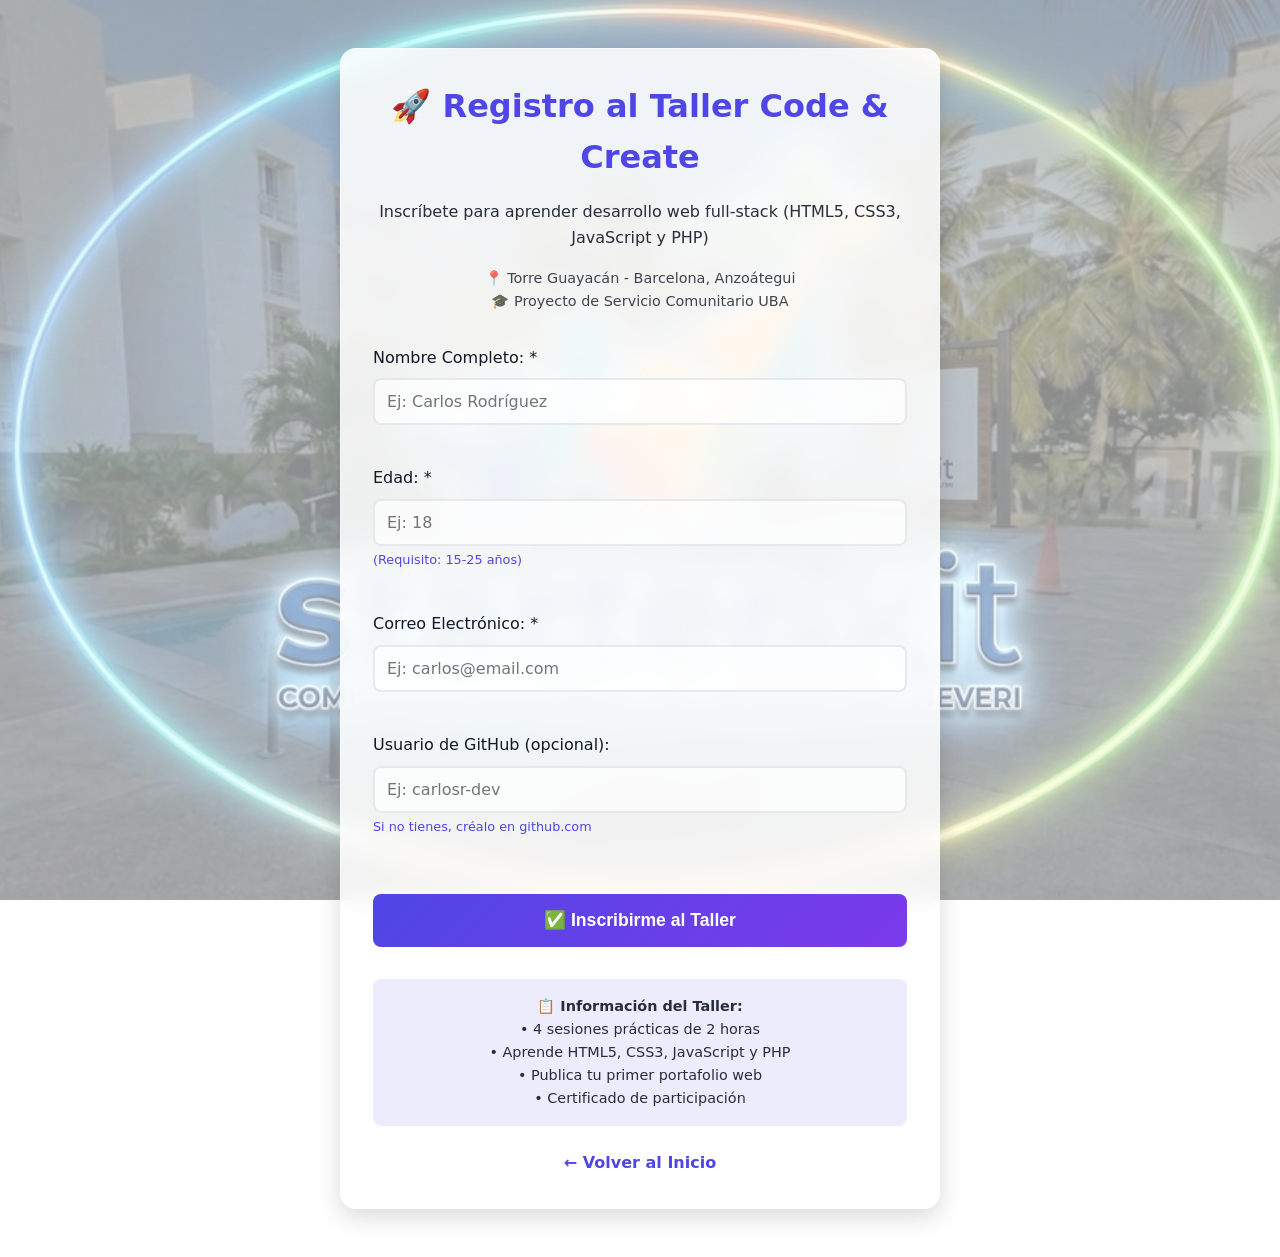
==== registro.html @ 8d229c8f "Add files via upload" ====
<!DOCTYPE html>
<html lang="es">
<head>
    <meta charset="UTF-8">
    <meta name="viewport" content="width=device-width, initial-scale=1.0">
    <meta name="description" content="Registro al Taller Code & Create - Torre Guayacán">
    <title>Inscripción - Taller Code & Create | UBA</title>
    <link rel="stylesheet" href="css/styles.css">
    <link rel="icon" href="data:image/svg+xml,<svg xmlns='http://www.w3.org/2000/svg' viewBox='0 0 100 100'><text y='.9em' font-size='90'>🚀</text></svg>">
</head>
<body>
    <div class="registro-container">
        <h1>🚀 Registro al Taller Code & Create</h1>
        <p>Inscríbete para aprender desarrollo web full-stack (HTML5, CSS3, JavaScript y PHP)</p>
        <p style="font-size: 0.9rem; opacity: 0.8; margin-top: -1rem;">
            📍 Torre Guayacán - Barcelona, Anzoátegui<br>
            🎓 Proyecto de Servicio Comunitario UBA
        </p>
        
        <form id="registroForm" action="php/registro.php" method="POST">
            <label>
                Nombre Completo: *
                <input type="text" name="nombre" required minlength="3" maxlength="100" placeholder="Ej: Carlos Rodríguez">
            </label>
            
            <label>
                Edad: *
                <input type="number" name="edad" required min="15" max="30" placeholder="Ej: 18">
                <small style="color: var(--primary); font-size: 0.8rem;">(Requisito: 15-25 años)</small>
            </label>
            
            <label>
                Correo Electrónico: *
                <input type="email" name="email" required placeholder="Ej: carlos@email.com">
            </label>
            
            <label>
                Usuario de GitHub (opcional):
                <input type="text" name="github_user" placeholder="Ej: carlosr-dev">
                <small style="color: var(--primary); font-size: 0.8rem;">Si no tienes, créalo en github.com</small>
            </label>
            
            <button type="submit">✅ Inscribirme al Taller</button>
            <div id="mensaje"></div>
        </form>
        
        <div style="margin-top: 2rem; padding: 1rem; background: rgba(79, 70, 229, 0.1); border-radius: 8px;">
            <p style="font-size: 0.9rem; margin: 0;">
                <strong>📋 Información del Taller:</strong><br>
                • 4 sesiones prácticas de 2 horas<br>
                • Aprende HTML5, CSS3, JavaScript y PHP<br>
                • Publica tu primer portafolio web<br>
                • Certificado de participación
            </p>
        </div>
        
        <a href="index.html" class="btn-volver">← Volver al Inicio</a>
    </div>

    <script>
        document.getElementById('registroForm').addEventListener('submit', async (e) => {
            e.preventDefault();
            const form = e.target;
            const mensajeDiv = document.getElementById('mensaje');
            const submitBtn = form.querySelector('button[type="submit"]');
            const data = new FormData(form);

            submitBtn.disabled = true;
            submitBtn.textContent = '⏳ Registrando...';

            try {
                const res = await fetch('php/registro.php', {
                    method: 'POST',
                    body: data
                });
                const result = await res.json();
                
                if (result.success) {
                    // ✅ MOSTRAR MENSAJE DE ÉXITO CON CÓDIGO Y BOTONES
                    mensajeDiv.innerHTML = `
                        <div class="registro-exitoso">
                            <h3>✅ ¡Registro Exitoso!</h3>
                            <p class="bienvenida">Bienvenido/a, <strong>${result.nombre}</strong></p>
                            
                            <div class="codigo-confirmacion">
                                <p class="codigo-label">Tu código de confirmación:</p>
                                <p class="codigo-valor">${result.codigo_confirmacion}</p>
                                <p class="codigo-nota">📌 Guárdalo, lo necesitarás el primer día</p>
                            </div>

                            <div class="info-taller">
                                <p>📅 <strong>Inicio del taller:</strong> Próximamente</p>
                                <p>📍 <strong>Lugar:</strong> Torre Guayacán</p>
                                <p>🎓 <strong>Cupos restantes:</strong> ${result.cupos_restantes}</p>
                            </div>

                            <p class="grupos-label">📱 Únete a los grupos del taller:</p>
                            <div class="botones-grupos">
                                <a href="https://chat.whatsapp.com/TU_ENLACE_AQUI" 
                                   target="_blank" 
                                   class="btn-whatsapp">
                                    💬 Grupo de WhatsApp
                                </a>
                                <a href="https://t.me/TU_CANAL_AQUI" 
                                   target="_blank" 
                                   class="btn-telegram">
                                    ✈️ Canal de Telegram
                                </a>
                            </div>

                            <p class="nota-final">
                                Te contactaremos pronto con los detalles del taller.
                            </p>
                        </div>
                    `;
                    mensajeDiv.className = 'mensaje-exitoso';
                    form.reset();
                    submitBtn.textContent = '✅ Registrado';
                    
                    // Scroll al mensaje
                    mensajeDiv.scrollIntoView({ behavior: 'smooth', block: 'center' });
                    
                } else {
                    mensajeDiv.innerHTML = `<p class="mensaje-error">❌ Error: ${result.message}</p>`;
                    mensajeDiv.className = 'mensaje-error-container';
                    submitBtn.disabled = false;
                    submitBtn.textContent = '✅ Inscribirme al Taller';
                }
            } catch (error) {
                mensajeDiv.innerHTML = `<p class="mensaje-error">❌ Error de conexión. Inténtalo de nuevo.</p>`;
                mensajeDiv.className = 'mensaje-error-container';
                submitBtn.disabled = false;
                submitBtn.textContent = '✅ Inscribirme al Taller';
                console.error('Error:', error);
            }
        });
    </script>
</body>
</html>
---- css/styles.css ----
/* ============================================
   PROYECTO: CODE & CREATE
   Taller de Desarrollo Web para Jóvenes
   Torre Guayacán - Conjunto Residencial Bosque del Neverí
   
   Autor: Leonel Rondón - CI: 32.079.527
   Universidad Bicentenaria de Aragua
   Servicio Comunitario - Ingeniería de Sistemas
   ============================================ */

/* 1. VARIABLES DE TEMA */
:root {
    --bg: rgba(255, 255, 255, 0.75);
    --text: #111827;
    --primary: #4f46e5;
    --primary-hover: #4338ca;
    --card: rgba(255, 255, 255, 0.85);
    --shadow: 0 8px 24px rgb(0 0 0 / 0.15);
    --radius: 16px;
    --font: system-ui, -apple-system, sans-serif;
    --glass-border: rgba(255, 255, 255, 0.3);
}

[data-theme="dark"] {
    --bg: rgba(15, 23, 42, 0.75);
    --text: #e2e8f0;
    --card: rgba(30, 41, 59, 0.85);
    --shadow: 0 8px 24px rgb(0 0 0 / 0.5);
    --glass-border: rgba(255, 255, 255, 0.1);
}

/* 2. RESET */
* { 
    margin: 0; 
    padding: 0; 
    box-sizing: border-box; 
}

html, body {
    min-height: 100vh;
}

/* 3. FONDO DE PÁGINA */
body {
    font-family: var(--font);
    color: var(--text);
    line-height: 1.6;
    background-image: url('../assets/images/starter-kit-logo.jpg');
    background-size: cover;
    background-position: center;
    background-repeat: no-repeat;
    background-attachment: fixed;
    position: relative;
}

body::before {
    content: '';
    position: fixed;
    top: 0;
    left: 0;
    width: 100%;
    height: 100%;
    background: rgba(255, 255, 255, 0.55);
    z-index: -1;
    pointer-events: none;
}

[data-theme="dark"] body::before {
    background: rgba(15, 23, 42, 0.75);
}

/* 4. HEADER */
.hero {
    padding: 1.5rem 1.5rem 2rem;
    text-align: center;
}

nav {
    display: flex;
    justify-content: space-between;
    align-items: center;
    max-width: 1100px;
    margin: 0 auto 1.5rem;
    flex-wrap: wrap;
    gap: 1rem;
    background: var(--card);
    backdrop-filter: blur(10px);
    padding: 0.8rem 1.5rem;
    border-radius: 50px;
    border: 1px solid var(--glass-border);
    box-shadow: var(--shadow);
}

.logo {
    color: var(--text);
    text-decoration: none;
    font-weight: 700;
    font-size: 1.1rem;
    display: flex;
    align-items: center;
    gap: 0.3rem;
}

.nav-links {
    display: flex;
    gap: 1.5rem;
    list-style: none;
    flex-wrap: wrap;
    justify-content: center;
}

.nav-links a {
    color: var(--text);
    text-decoration: none;
    font-weight: 500;
    transition: color 0.2s;
}

.nav-links a:hover { 
    color: var(--primary);
}

/* 5. INICIALES EDITABLES */
.initials-input {
    background: transparent;
    border: none;
    border-bottom: 2px dashed rgba(79, 70, 229, 0.4);
    color: var(--text);
    font-family: var(--font);
    font-size: 1.1rem;
    font-weight: 700;
    width: 90px;
    text-align: center;
    padding: 2px 4px;
    border-radius: 4px;
    transition: all 0.3s ease;
    outline: none;
}

.initials-input::placeholder {
    color: rgba(128, 128, 128, 0.6);
    font-weight: 400;
    font-style: italic;
}

.initials-input:hover {
    background: rgba(79, 70, 229, 0.08);
    border-bottom-color: var(--primary);
}

.initials-input:focus {
    background: rgba(79, 70, 229, 0.12);
    border-bottom: 2px solid var(--primary);
    box-shadow: 0 2px 8px rgba(79, 70, 229, 0.2);
}

#theme-toggle {
    background: var(--primary);
    border: none;
    color: white;
    padding: 0.5rem 0.8rem;
    border-radius: 99px;
    cursor: pointer;
    font-size: 1.1rem;
    transition: background 0.2s, transform 0.2s;
}

#theme-toggle:hover { 
    background: var(--primary-hover);
    transform: scale(1.05);
}

/* 6. TÍTULO CON EFECTO GLOW */
.hero-content {
    max-width: 900px;
    margin: 0 auto;
    padding: 1rem 1rem;
}

.page-title {
    font-size: clamp(2.5rem, 8vw, 5rem);
    font-weight: 900;
    line-height: 1;
    margin-bottom: 0.5rem;
    letter-spacing: -2px;
}

.title-glow {
    background: linear-gradient(135deg, #4f46e5 0%, #7c3aed 50%, #ec4899 100%);
    -webkit-background-clip: text;
    -webkit-text-fill-color: transparent;
    background-clip: text;
    display: inline-block;
    filter: drop-shadow(0 0 20px rgba(124, 58, 237, 0.5));
    animation: glow 3s ease-in-out infinite alternate;
}

@keyframes glow {
    from {
        filter: drop-shadow(0 0 15px rgba(124, 58, 237, 0.4));
    }
    to {
        filter: drop-shadow(0 0 30px rgba(236, 72, 153, 0.6));
    }
}

.subtitle {
    font-size: clamp(1.2rem, 3vw, 1.8rem);
    font-weight: 300;
    color: var(--text);
    margin-bottom: 1rem;
    opacity: 0.9;
    letter-spacing: 2px;
    text-transform: uppercase;
}

.hero-description {
    font-size: 1.1rem;
    margin-bottom: 1.5rem;
    color: var(--text);
    opacity: 0.85;
}

.highlight {
    background: linear-gradient(120deg, rgba(79, 70, 229, 0.2) 0%, rgba(124, 58, 237, 0.2) 100%);
    padding: 2px 10px;
    border-radius: 6px;
    font-weight: 700;
    color: var(--primary);
}

/* 7. BOTONES DEL HERO */
.hero-buttons {
    display: flex;
    gap: 1rem;
    justify-content: center;
    flex-wrap: wrap;
    margin-top: 1.5rem;
}

.btn {
    display: inline-flex;
    align-items: center;
    gap: 0.5rem;
    padding: 0.85rem 2rem;
    background: linear-gradient(135deg, var(--primary), #7c3aed);
    color: white;
    text-decoration: none;
    border-radius: 50px;
    font-weight: 600;
    font-size: 1rem;
    transition: transform 0.2s, box-shadow 0.2s;
    box-shadow: 0 4px 15px rgba(79, 70, 229, 0.4);
    border: none;
    cursor: pointer;
}

.btn:hover { 
    transform: translateY(-3px);
    box-shadow: 0 8px 25px rgba(79, 70, 229, 0.6);
}

.btn-contacto {
    background: linear-gradient(135deg, var(--primary), #7c3aed);
}

.btn-registro {
    background: linear-gradient(135deg, #10b981 0%, #059669 100%);
    box-shadow: 0 4px 15px rgba(16, 185, 129, 0.4);
    animation: pulse-registro 2s infinite;
}

.btn-registro:hover {
    box-shadow: 0 8px 25px rgba(16, 185, 129, 0.6);
    background: linear-gradient(135deg, #059669 0%, #047857 100%);
}

@keyframes pulse-registro {
    0%, 100% {
        box-shadow: 0 4px 15px rgba(16, 185, 129, 0.4);
    }
    50% {
        box-shadow: 0 4px 25px rgba(16, 185, 129, 0.7);
    }
}

.btn-whatsapp-hero {
    background: linear-gradient(135deg, #25D366, #128C7E);
    box-shadow: 0 4px 15px rgba(37, 211, 102, 0.4);
    animation: pulse-whatsapp 2s infinite;
}

.btn-whatsapp-hero:hover {
    transform: translateY(-3px) scale(1.05);
    box-shadow: 0 8px 25px rgba(37, 211, 102, 0.6);
    background: linear-gradient(135deg, #128C7E, #075E54);
}

@keyframes pulse-whatsapp {
    0%, 100% {
        box-shadow: 0 4px 15px rgba(37, 211, 102, 0.4);
    }
    50% {
        box-shadow: 0 4px 25px rgba(37, 211, 102, 0.7);
    }
}

/* 8. CONTENIDO PRINCIPAL */
main {
    max-width: 900px;
    margin: 0 auto;
    padding: 1rem 1.5rem 2rem;
}

.glass-card {
    background: var(--card);
    backdrop-filter: blur(12px);
    padding: 1.8rem;
    border-radius: var(--radius);
    margin-bottom: 1.2rem;
    box-shadow: var(--shadow);
    border: 1px solid var(--glass-border);
}

section h2 {
    margin-bottom: 1rem;
    color: var(--primary);
    font-size: 1.5rem;
    font-weight: 700;
}

.project-card {
    border-left: 4px solid var(--primary);
    padding: 1rem;
    margin: 1rem 0;
    background: rgba(255, 255, 255, 0.5);
    border-radius: 8px;
}

[data-theme="dark"] .project-card {
    background: rgba(0, 0, 0, 0.3);
}

.project-card h3 {
    margin-bottom: 0.5rem;
    color: var(--text);
}

.tags {
    margin: 0.5rem 0;
}

.tag {
    display: inline-block;
    background: var(--primary);
    color: white;
    padding: 0.2rem 0.6rem;
    border-radius: 6px;
    font-size: 0.8rem;
    margin-right: 0.5rem;
    margin-top: 0.3rem;
    font-weight: 500;
}

.link-external {
    display: inline-block;
    margin-top: 0.8rem;
    color: var(--primary);
    text-decoration: none;
    font-weight: 600;
    transition: color 0.2s;
}

.link-external:hover {
    color: var(--primary-hover);
}

/* 9. FORMULARIO */
form {
    display: flex;
    flex-direction: column;
    gap: 1rem;
    max-width: 500px;
    margin-top: 1rem;
}

label {
    display: flex;
    flex-direction: column;
    gap: 0.3rem;
    font-weight: 500;
    color: var(--text);
}

input, textarea {
    padding: 0.75rem;
    border: 2px solid rgba(209, 213, 219, 0.5);
    border-radius: 8px;
    background: rgba(255, 255, 255, 0.7);
    color: var(--text);
    font-family: inherit;
    font-size: 1rem;
    transition: border-color 0.2s, background 0.2s;
}

[data-theme="dark"] input,
[data-theme="dark"] textarea {
    background: rgba(0, 0, 0, 0.3);
    border-color: rgba(255, 255, 255, 0.2);
}

input:focus, textarea:focus {
    outline: none;
    border-color: var(--primary);
    background: rgba(255, 255, 255, 0.9);
}

button[type="submit"] {
    padding: 0.85rem;
    background: linear-gradient(135deg, var(--primary), #7c3aed);
    color: white;
    border: none;
    border-radius: 8px;
    cursor: pointer;
    font-weight: 600;
    font-size: 1rem;
    transition: transform 0.2s, box-shadow 0.2s;
}

button[type="submit"]:hover { 
    transform: translateY(-2px);
    box-shadow: 0 6px 15px rgba(79, 70, 229, 0.4);
}

.form-status {
    min-height: 1.5rem;
    font-size: 0.95rem;
    margin-top: 0.5rem;
    font-weight: 500;
}

/* 10. TEXTOS EDITABLES */
.editable-text {
    cursor: text;
    border-radius: 6px;
    padding: 4px 8px;
    margin: -4px -8px;
    transition: all 0.3s ease;
    position: relative;
    min-height: 1.6em;
    outline: none;
}

.editable-text:hover {
    background: rgba(79, 70, 229, 0.08);
    border: 1px dashed rgba(79, 70, 229, 0.4);
}

.editable-text:focus {
    background: rgba(79, 70, 229, 0.12);
    border: 2px solid var(--primary);
    box-shadow: 0 0 0 3px rgba(79, 70, 229, 0.15);
}

.editable-text::after {
    content: '✏️';
    position: absolute;
    top: -10px;
    right: -10px;
    font-size: 0.8rem;
    opacity: 0;
    transition: opacity 0.3s;
}

.editable-text:hover::after {
    opacity: 0.6;
}

.editable-text:focus::after {
    opacity: 1;
}

/* 11. FOOTER */
footer {
    text-align: center;
    padding: 1.5rem 1.5rem 2rem;
    font-size: 0.9rem;
    background: var(--card);
    backdrop-filter: blur(10px);
    margin-top: 1rem;
    border-top: 1px solid var(--glass-border);
    color: var(--text);
}

/* 12. RESPONSIVE */
@media (max-width: 768px) {
    nav { 
        flex-direction: column; 
        gap: 0.8rem;
        border-radius: 20px;
        padding: 1rem;
    }
    
    .hero { 
        padding: 1rem 1rem 1.5rem;
    }
    
    .page-title {
        font-size: clamp(2rem, 10vw, 3.5rem);
    }
    
    .initials-input {
        width: 70px;
        font-size: 1rem;
    }
    
    .glass-card { 
        padding: 1.3rem; 
    }
    
    main {
        padding: 0.8rem 1rem 1.5rem;
    }
    
    .hero-buttons {
        flex-direction: column;
        align-items: center;
    }
    
    .btn {
        width: 100%;
        max-width: 300px;
        justify-content: center;
    }
}

/* 13. ESTILOS PARA PÁGINA DE REGISTRO */
.registro-container {
    max-width: 600px;
    margin: 3rem auto;
    padding: 2rem;
    background: var(--card);
    backdrop-filter: blur(12px);
    border-radius: var(--radius);
    box-shadow: var(--shadow);
    border: 1px solid var(--glass-border);
    text-align: center;
}

.registro-container h1 {
    color: var(--primary);
    margin-bottom: 1rem;
    font-size: 2rem;
}

.registro-container p {
    margin-bottom: 2rem;
    color: var(--text);
    opacity: 0.9;
}

.registro-container form {
    max-width: 100%;
    margin: 0;
}

.registro-container label {
    display: block;
    margin-bottom: 1.5rem;
    text-align: left;
    font-weight: 500;
    color: var(--text);
}

.registro-container input {
    width: 100%;
    margin-top: 0.5rem;
    padding: 0.75rem;
    border: 2px solid rgba(209, 213, 219, 0.5);
    border-radius: 8px;
    font-size: 1rem;
    transition: border-color 0.2s;
}

.registro-container input:focus {
    outline: none;
    border-color: var(--primary);
}

.registro-container button[type="submit"] {
    width: 100%;
    padding: 1rem;
    font-size: 1.1rem;
    margin-top: 1rem;
    background: linear-gradient(135deg, var(--primary), #7c3aed);
    color: white;
    border: none;
    border-radius: 8px;
    cursor: pointer;
    font-weight: 600;
    transition: transform 0.2s, box-shadow 0.2s;
}

.registro-container button[type="submit"]:hover {
    transform: translateY(-2px);
    box-shadow: 0 6px 15px rgba(79, 70, 229, 0.4);
}

.btn-volver {
    display: inline-block;
    margin-top: 1.5rem;
    color: var(--primary);
    text-decoration: none;
    font-weight: 600;
    transition: color 0.2s;
}

.btn-volver:hover {
    color: var(--primary-hover);
    text-decoration: underline;
}

#mensaje {
    margin-top: 1rem;
    padding: 1rem;
    border-radius: 8px;
    font-weight: 500;
    display: none;
}

#mensaje:not(:empty) {
    display: block;
}

/* 14. MENSAJE DE REGISTRO EXITOSO */
.mensaje-exitoso,
.mensaje-error-container {
    margin-top: 1.5rem;
    padding: 1.5rem;
    border-radius: 12px;
    animation: fadeIn 0.5s ease;
}

.mensaje-exitoso {
    background: linear-gradient(135deg, rgba(16, 185, 129, 0.1), rgba(5, 150, 105, 0.15));
    border: 2px solid #10b981;
}

.mensaje-error-container {
    background: rgba(220, 38, 38, 0.1);
    border: 2px solid #dc2626;
}

@keyframes fadeIn {
    from { opacity: 0; transform: translateY(-10px); }
    to { opacity: 1; transform: translateY(0); }
}

.registro-exitoso h3 {
    color: #059669;
    font-size: 1.5rem;
    margin-bottom: 0.5rem;
    text-align: center;
}

.bienvenida {
    text-align: center;
    font-size: 1.1rem;
    margin-bottom: 1.5rem;
    color: var(--text);
}

.codigo-confirmacion {
    background: white;
    border: 2px dashed #4f46e5;
    border-radius: 12px;
    padding: 1.5rem;
    text-align: center;
    margin: 1.5rem 0;
    box-shadow: 0 4px 12px rgba(79, 70, 229, 0.1);
}

[data-theme="dark"] .codigo-confirmacion {
    background: rgba(0, 0, 0, 0.3);
}

.codigo-label {
    font-size: 0.9rem;
    color: var(--text);
    opacity: 0.8;
    margin-bottom: 0.5rem;
    text-transform: uppercase;
    letter-spacing: 1px;
}

.codigo-valor {
    font-size: 2rem;
    font-weight: 900;
    color: #4f46e5;
    font-family: 'Courier New', monospace;
    letter-spacing: 2px;
    margin: 0.5rem 0;
    text-shadow: 2px 2px 4px rgba(79, 70, 229, 0.2);
}

.codigo-nota {
    font-size: 0.85rem;
    color: var(--text);
    opacity: 0.7;
    margin-top: 0.5rem;
    font-style: italic;
}

.info-taller {
    background: rgba(79, 70, 229, 0.08);
    border-radius: 8px;
    padding: 1rem;
    margin: 1.5rem 0;
    text-align: left;
}

.info-taller p {
    margin: 0.5rem 0;
    font-size: 0.95rem;
    color: var(--text);
}

.grupos-label {
    text-align: center;
    font-size: 1.1rem;
    font-weight: 600;
    margin: 1.5rem 0 1rem;
    color: var(--text);
}

.botones-grupos {
    display: flex;
    gap: 1rem;
    justify-content: center;
    flex-wrap: wrap;
    margin: 1rem 0;
}

.btn-whatsapp {
    display: inline-flex;
    align-items: center;
    gap: 0.5rem;
    padding: 1rem 2rem;
    border-radius: 50px;
    text-decoration: none;
    font-weight: 700;
    font-size: 1.1rem;
    transition: transform 0.2s, box-shadow 0.2s;
    color: white;
    background: linear-gradient(135deg, #25D366, #128C7E);
    box-shadow: 0 4px 15px rgba(37, 211, 102, 0.4);
    animation: pulse-whatsapp-btn 2s infinite;
}

.btn-whatsapp:hover {
    transform: translateY(-3px) scale(1.02);
    box-shadow: 0 8px 25px rgba(37, 211, 102, 0.6);
}

@keyframes pulse-whatsapp-btn {
    0%, 100% {
        box-shadow: 0 4px 15px rgba(37, 211, 102, 0.4);
    }
    50% {
        box-shadow: 0 4px 25px rgba(37, 211, 102, 0.7);
    }
}

.nota-final {
    text-align: center;
    font-size: 0.9rem;
    color: var(--text);
    opacity: 0.8;
    margin-top: 1.5rem;
    font-style: italic;
}

.mensaje-error {
    color: #dc2626;
    font-weight: 600;
    text-align: center;
    margin: 0;
}

@media (max-width: 768px) {
    .codigo-valor {
        font-size: 1.5rem;
        letter-spacing: 1px;
    }
    
    .btn-whatsapp {
        width: 100%;
        justify-content: center;
    }
}
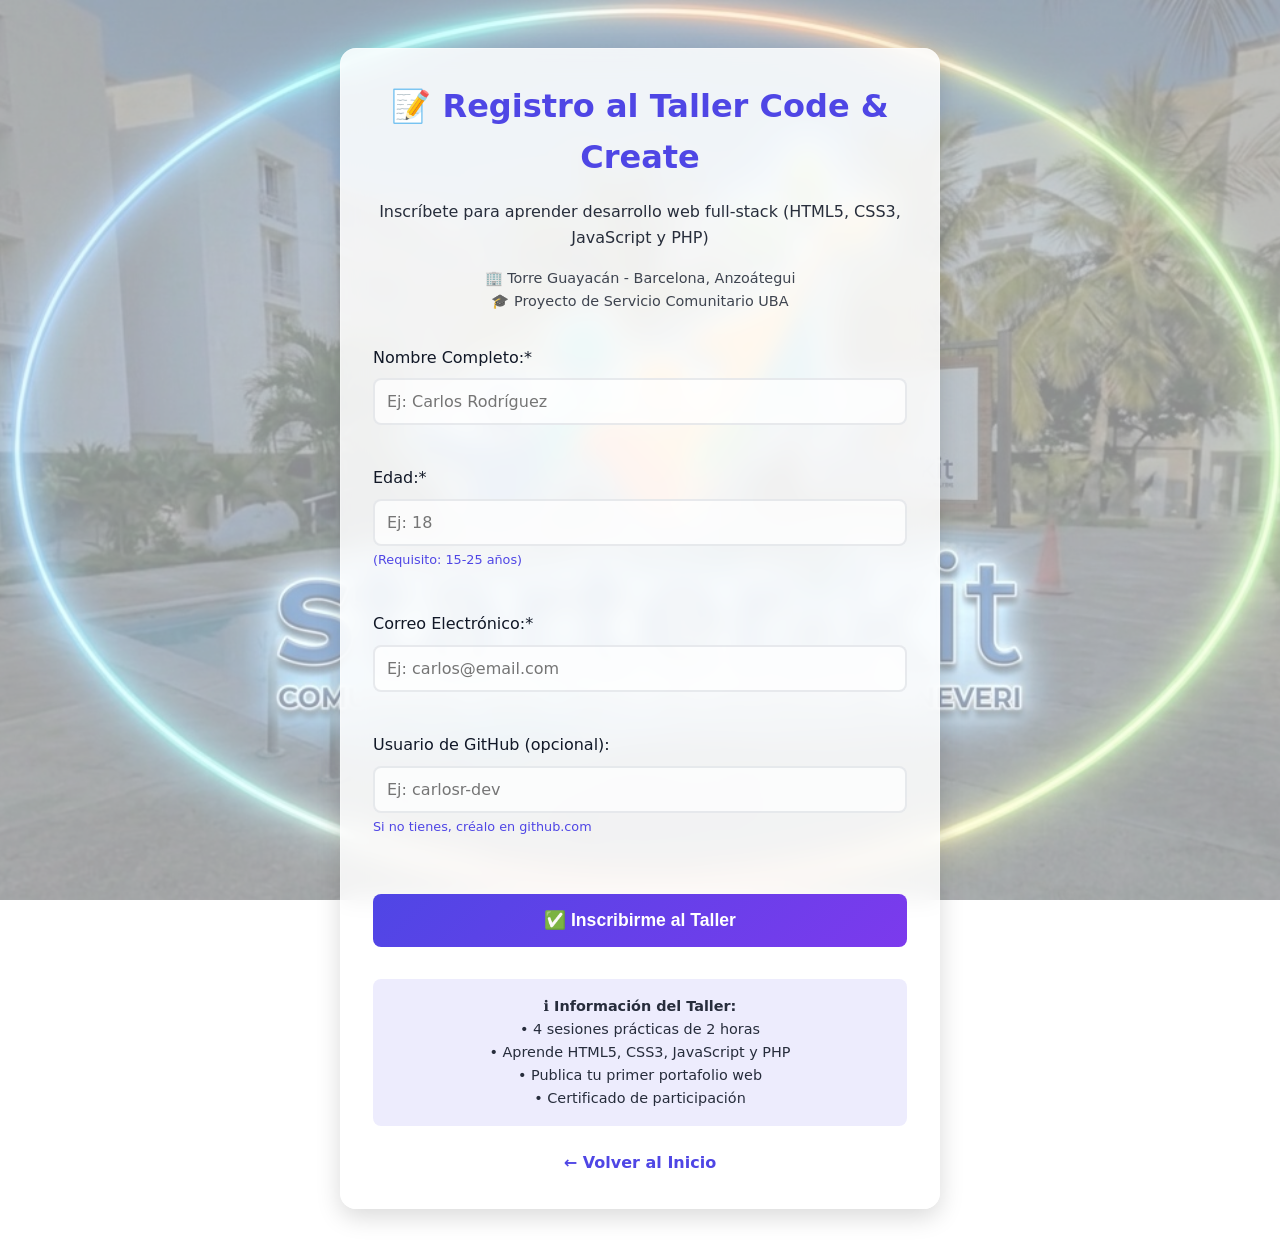
==== commit 0ccaba25: "Update registration form and success message" ====
--- a/registro.html
+++ b/registro.html
@@ -1,62 +1,61 @@
 <!DOCTYPE html>
 <html lang="es">
+
 <head>
     <meta charset="UTF-8">
     <meta name="viewport" content="width=device-width, initial-scale=1.0">
     <meta name="description" content="Registro al Taller Code & Create - Torre Guayacán">
     <title>Inscripción - Taller Code & Create | UBA</title>
     <link rel="stylesheet" href="css/styles.css">
-    <link rel="icon" href="data:image/svg+xml,<svg xmlns='http://www.w3.org/2000/svg' viewBox='0 0 100 100'><text y='.9em' font-size='90'>🚀</text></svg>">
+    <link rel="icon"
+        href="data:image/svg+xml,<svg xmlns='http://www.w3.org/2000/svg' viewBox='0 0 100 100'><text y='.9em' font-size='90'>📝</text></svg>">
 </head>
+
 <body>
     <div class="registro-container">
-        <h1>🚀 Registro al Taller Code & Create</h1>
+        <h1>📝 Registro al Taller Code & Create</h1>
         <p>Inscríbete para aprender desarrollo web full-stack (HTML5, CSS3, JavaScript y PHP)</p>
-        <p style="font-size: 0.9rem; opacity: 0.8; margin-top: -1rem;">
-            📍 Torre Guayacán - Barcelona, Anzoátegui<br>
+        <p style="font-size: 0.9rem; opacity: 0.8; margin-top:-1rem;">
+            🏢 Torre Guayacán - Barcelona, Anzoátegui<br>
             🎓 Proyecto de Servicio Comunitario UBA
         </p>
-        
-        <form id="registroForm" action="php/registro.php" method="POST">
+        <!-- ⚠️ CAMBIA ESTA URL POR TU URL DE FORMSPREE -->
+        <form id="registroForm" action="https://formspree.io/f/meebywqk" method="POST">
+            <input type="hidden" name="_subject" value="Nueva inscripción - Code & Create">
+            <input type="hidden" name="_cc" value="tu-email@ejemplo.com">
             <label>
-                Nombre Completo: *
-                <input type="text" name="nombre" required minlength="3" maxlength="100" placeholder="Ej: Carlos Rodríguez">
+                Nombre Completo:*
+                <input type="text" name="nombre" required minlength="3" maxlength="100"
+                    placeholder="Ej: Carlos Rodríguez">
             </label>
-            
             <label>
-                Edad: *
+                Edad:*
                 <input type="number" name="edad" required min="15" max="30" placeholder="Ej: 18">
                 <small style="color: var(--primary); font-size: 0.8rem;">(Requisito: 15-25 años)</small>
             </label>
-            
             <label>
-                Correo Electrónico: *
+                Correo Electrónico:*
                 <input type="email" name="email" required placeholder="Ej: carlos@email.com">
             </label>
-            
             <label>
                 Usuario de GitHub (opcional):
                 <input type="text" name="github_user" placeholder="Ej: carlosr-dev">
                 <small style="color: var(--primary); font-size: 0.8rem;">Si no tienes, créalo en github.com</small>
             </label>
-            
             <button type="submit">✅ Inscribirme al Taller</button>
             <div id="mensaje"></div>
         </form>
-        
         <div style="margin-top: 2rem; padding: 1rem; background: rgba(79, 70, 229, 0.1); border-radius: 8px;">
             <p style="font-size: 0.9rem; margin: 0;">
-                <strong>📋 Información del Taller:</strong><br>
+                <strong>ℹ️ Información del Taller:</strong><br>
                 • 4 sesiones prácticas de 2 horas<br>
                 • Aprende HTML5, CSS3, JavaScript y PHP<br>
                 • Publica tu primer portafolio web<br>
                 • Certificado de participación
             </p>
         </div>
-        
         <a href="index.html" class="btn-volver">← Volver al Inicio</a>
     </div>
-
     <script>
         document.getElementById('registroForm').addEventListener('submit', async (e) => {
             e.preventDefault();
@@ -69,62 +68,47 @@
             submitBtn.textContent = '⏳ Registrando...';
 
             try {
-                const res = await fetch('php/registro.php', {
+                const response = await fetch(form.action, {
                     method: 'POST',
-                    body: data
+                    body: data,
+                    headers: {
+                        'Accept': 'application/json'
+                    }
                 });
-                const result = await res.json();
-                
-                if (result.success) {
-                    // ✅ MOSTRAR MENSAJE DE ÉXITO CON CÓDIGO Y BOTONES
+
+                if (response.ok) {
+                    // ✅ MOSTRAR MENSAJE DE ÉXITO
                     mensajeDiv.innerHTML = `
-                        <div class="registro-exitoso">
-                            <h3>✅ ¡Registro Exitoso!</h3>
-                            <p class="bienvenida">Bienvenido/a, <strong>${result.nombre}</strong></p>
-                            
-                            <div class="codigo-confirmacion">
-                                <p class="codigo-label">Tu código de confirmación:</p>
-                                <p class="codigo-valor">${result.codigo_confirmacion}</p>
-                                <p class="codigo-nota">📌 Guárdalo, lo necesitarás el primer día</p>
-                            </div>
-
-                            <div class="info-taller">
-                                <p>📅 <strong>Inicio del taller:</strong> Próximamente</p>
-                                <p>📍 <strong>Lugar:</strong> Torre Guayacán</p>
-                                <p>🎓 <strong>Cupos restantes:</strong> ${result.cupos_restantes}</p>
-                            </div>
-
-                            <p class="grupos-label">📱 Únete a los grupos del taller:</p>
-                            <div class="botones-grupos">
-                                <a href="https://chat.whatsapp.com/TU_ENLACE_AQUI" 
-                                   target="_blank" 
-                                   class="btn-whatsapp">
-                                    💬 Grupo de WhatsApp
-                                </a>
-                                <a href="https://t.me/TU_CANAL_AQUI" 
-                                   target="_blank" 
-                                   class="btn-telegram">
-                                    ✈️ Canal de Telegram
-                                </a>
-                            </div>
-
-                            <p class="nota-final">
-                                Te contactaremos pronto con los detalles del taller.
-                            </p>
-                        </div>
-                    `;
+                <div class="registro-exitoso">
+                    <h3>✅ ¡Registro Exitoso!</h3>
+                    <p class="bienvenida">Bienvenido/a, <strong>${data.get('nombre')}</strong></p>
+                    <div class="codigo-confirmacion">
+                        <p class="codigo-label">Tu código de confirmación:</p>
+                        <p class="codigo-valor">CC-${new Date().getFullYear()}${String(new Date().getMonth() + 1).padStart(2, '0')}${String(new Date().getDate()).padStart(2, '0')}-${Math.floor(Math.random() * 9999).toString().padStart(4, '0')}</p>
+                        <p class="codigo-nota">📌 Guárdalo, lo necesitarás el primer día</p>
+                    </div>
+                    <div class="info-taller">
+                        <p>📅 <strong>Inicio del taller:</strong> Próximamente</p>
+                        <p>📍 <strong>Lugar:</strong> Torre Guayacán</p>
+                        <p>📧 Te contactaremos pronto con los detalles</p>
+                    </div>
+                    <p class="grupos-label">📱 Únete a los grupos del taller:</p>
+                    <div class="botones-grupos">
+                        <a href="https://chat.whatsapp.com/GuZUngOJyTgF4KkHdXacpB" target="_blank" class="btn-whatsapp">
+                            💬 Grupo de WhatsApp
+                        </a>
+                    </div>
+                    <p class="nota-final">
+                        Te contactaremos pronto con los detalles del taller.
+                    </p>
+                </div>
+            `;
                     mensajeDiv.className = 'mensaje-exitoso';
                     form.reset();
                     submitBtn.textContent = '✅ Registrado';
-                    
-                    // Scroll al mensaje
                     mensajeDiv.scrollIntoView({ behavior: 'smooth', block: 'center' });
-                    
                 } else {
-                    mensajeDiv.innerHTML = `<p class="mensaje-error">❌ Error: ${result.message}</p>`;
-                    mensajeDiv.className = 'mensaje-error-container';
-                    submitBtn.disabled = false;
-                    submitBtn.textContent = '✅ Inscribirme al Taller';
+                    throw new Error('Error en el servidor');
                 }
             } catch (error) {
                 mensajeDiv.innerHTML = `<p class="mensaje-error">❌ Error de conexión. Inténtalo de nuevo.</p>`;
@@ -136,4 +120,5 @@
         });
     </script>
 </body>
-</html>+
+</html>
